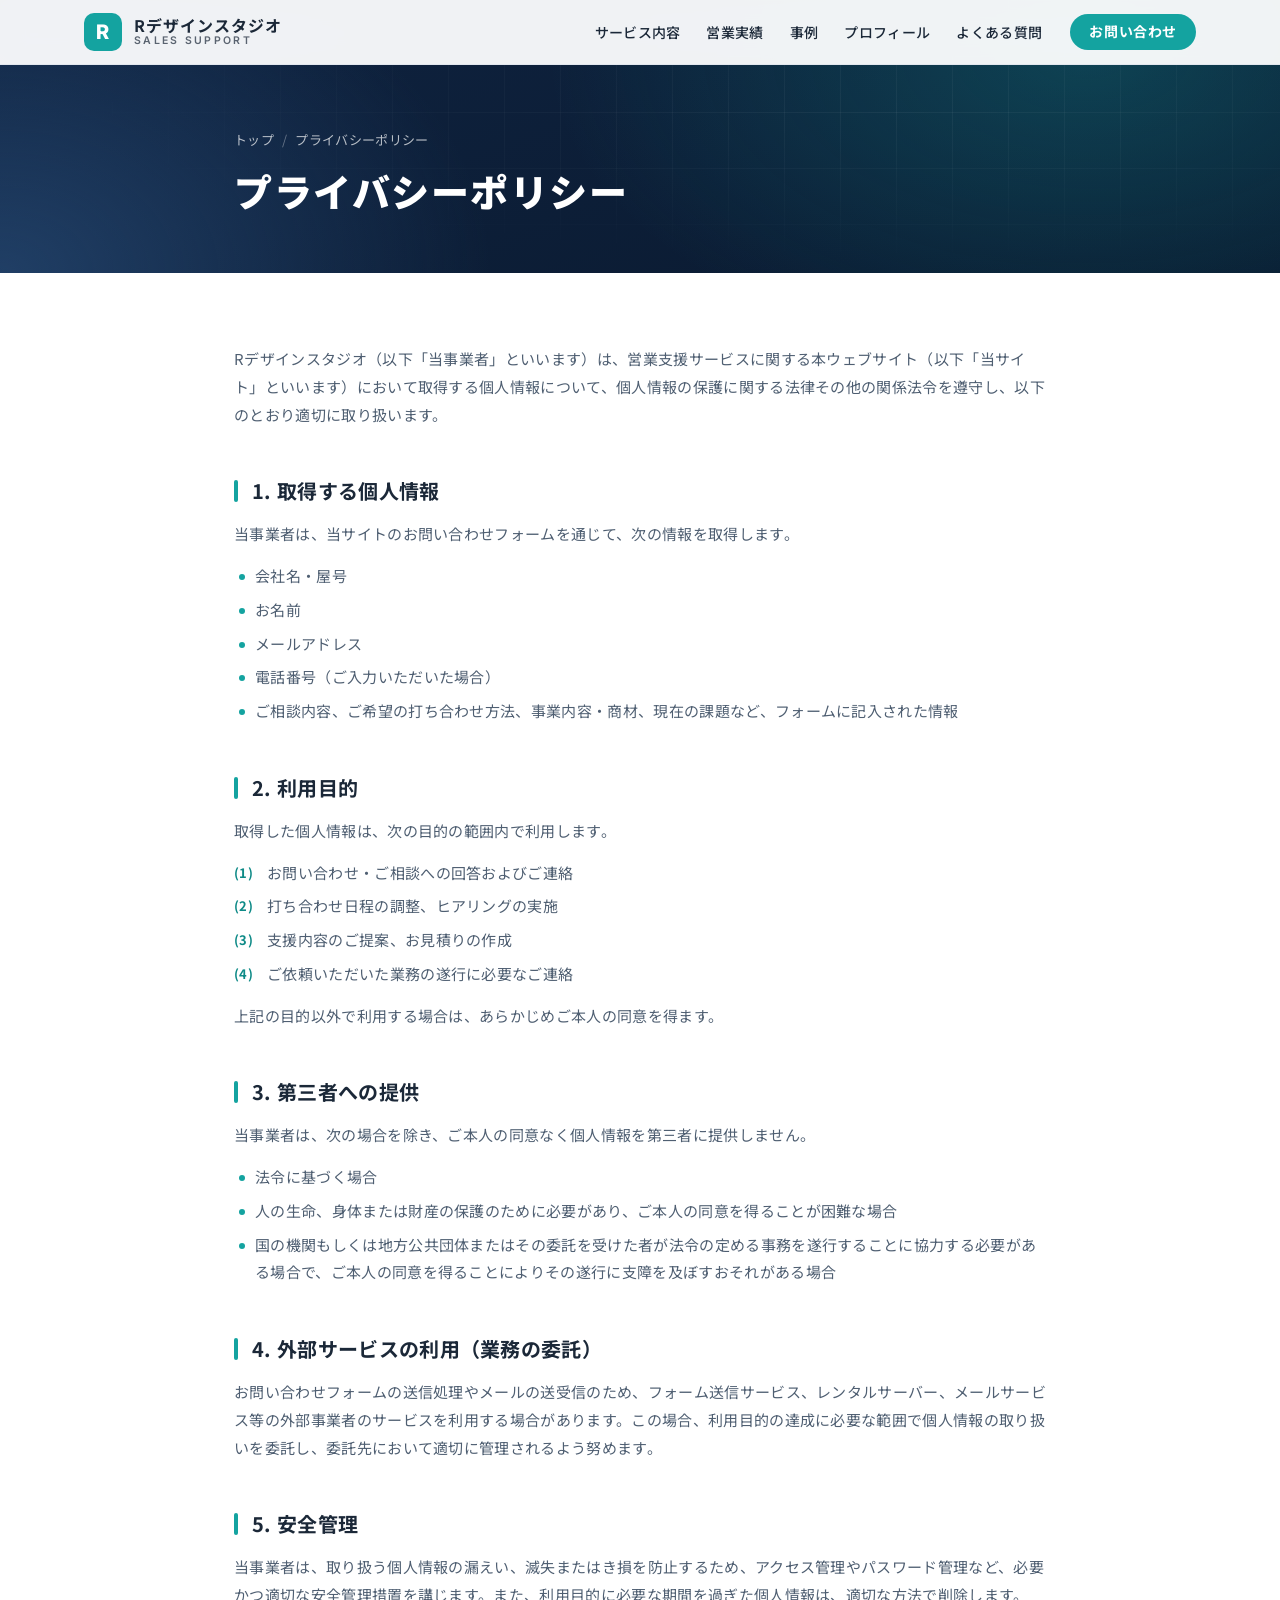
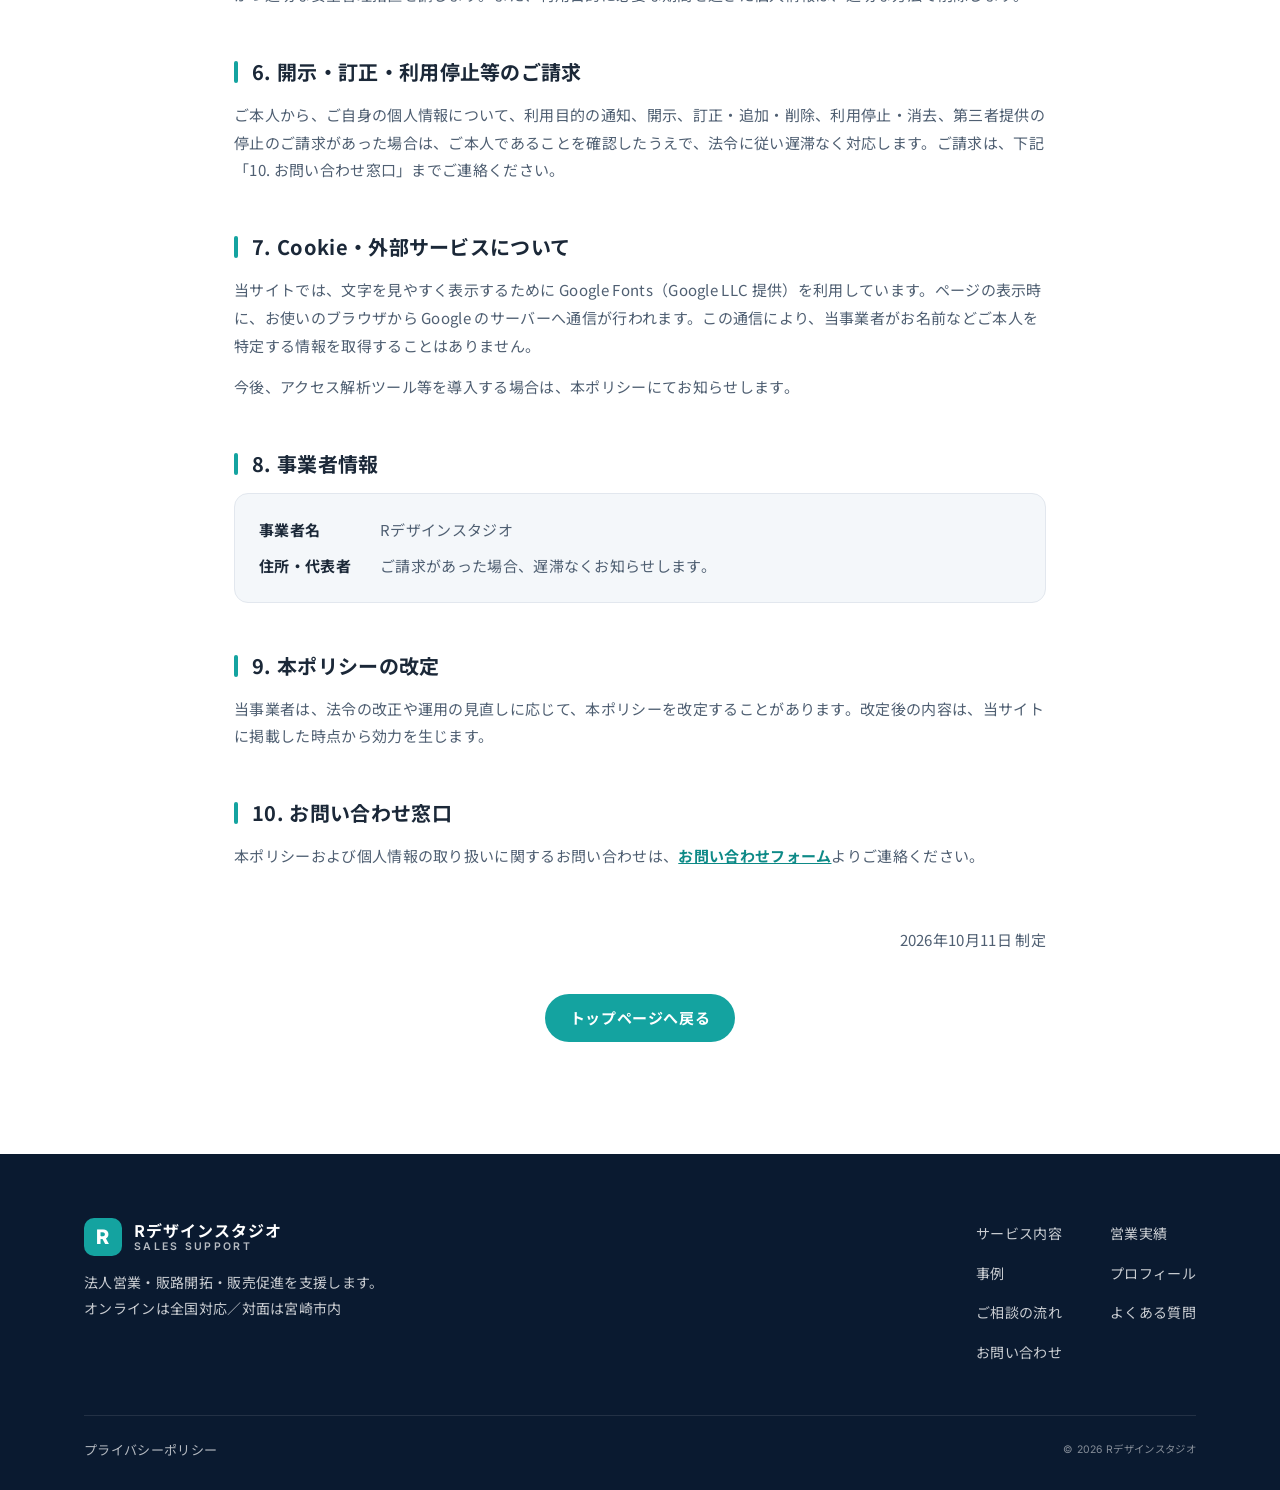
==== privacy.html @ bc00c1c8 "プロフィール写真・対応エリア・プライバシーポリシーを反映 - プロフィール写真を追加し、営業スタイル欄を写真中心のレイアウトに変更   （WebP/JPEG、800px・1400px の2サイズを s" ====
<!doctype html>
<html lang="ja">
<head>
  <meta charset="utf-8">
  <meta name="viewport" content="width=device-width, initial-scale=1">
  <title>プライバシーポリシー｜Rデザインスタジオ 営業支援</title>
  <meta name="description" content="Rデザインスタジオ 営業支援サイトにおける個人情報の取り扱いについて。">
  <meta name="theme-color" content="#0f2340">
  <link rel="icon" href="data:image/svg+xml,%3Csvg xmlns='http://www.w3.org/2000/svg' viewBox='0 0 64 64'%3E%3Crect width='64' height='64' rx='14' fill='%230f2340'/%3E%3Ctext x='32' y='44' font-family='Arial' font-weight='700' font-size='34' text-anchor='middle' fill='%2314a3a0'%3ER%3C/text%3E%3C/svg%3E">
  <link rel="preconnect" href="https://fonts.googleapis.com">
  <link rel="preconnect" href="https://fonts.gstatic.com" crossorigin>
  <link href="https://fonts.googleapis.com/css2?family=Inter:wght@500;600;700;800&family=Noto+Sans+JP:wght@400;500;700;900&display=swap" rel="stylesheet">
  <link rel="stylesheet" href="assets/css/style.css">
  <script>document.documentElement.classList.add('js');</script>
</head>
<body>
  <a class="skip-link" href="#main">本文へスキップ</a>

  <header class="site-header site-header--solid" id="top">
    <div class="container header-inner">
      <a class="brand" href="index.html" aria-label="Rデザインスタジオ 営業支援 トップへ">
        <span class="brand-mark" aria-hidden="true">R</span>
        <span class="brand-text">
          <span class="brand-name">Rデザインスタジオ</span>
          <span class="brand-sub">SALES SUPPORT</span>
        </span>
      </a>

      <nav class="global-nav" id="global-nav" aria-label="メインメニュー">
        <ul>
          <li><a href="index.html#services">サービス内容</a></li>
          <li><a href="index.html#results">営業実績</a></li>
          <li><a href="index.html#cases">事例</a></li>
          <li><a href="index.html#profile">プロフィール</a></li>
          <li><a href="index.html#faq">よくある質問</a></li>
        </ul>
        <a class="btn btn-primary btn-sm nav-cta" href="index.html#contact">お問い合わせ</a>
      </nav>

      <button class="nav-toggle" type="button" aria-controls="global-nav" aria-expanded="false">
        <span class="nav-toggle-bar" aria-hidden="true"></span>
        <span class="visually-hidden">メニューを開く</span>
      </button>
    </div>
  </header>

  <main id="main">
    <div class="page-hero">
      <div class="hero-bg" aria-hidden="true"></div>
      <div class="container container-narrow">
        <ol class="breadcrumb" aria-label="現在地">
          <li><a href="index.html">トップ</a></li>
          <li aria-current="page">プライバシーポリシー</li>
        </ol>
        <h1 class="page-title">プライバシーポリシー</h1>
      </div>
    </div>

    <article class="policy">
      <div class="container container-narrow">
        <p class="policy-intro">
          Rデザインスタジオ（以下「当事業者」といいます）は、営業支援サービスに関する本ウェブサイト（以下「当サイト」といいます）において取得する個人情報について、個人情報の保護に関する法律その他の関係法令を遵守し、以下のとおり適切に取り扱います。
        </p>

        <section aria-labelledby="p1">
          <h2 id="p1">1. 取得する個人情報</h2>
          <p>当事業者は、当サイトのお問い合わせフォームを通じて、次の情報を取得します。</p>
          <ul>
            <li>会社名・屋号</li>
            <li>お名前</li>
            <li>メールアドレス</li>
            <li>電話番号（ご入力いただいた場合）</li>
            <li>ご相談内容、ご希望の打ち合わせ方法、事業内容・商材、現在の課題など、フォームに記入された情報</li>
          </ul>
        </section>

        <section aria-labelledby="p2">
          <h2 id="p2">2. 利用目的</h2>
          <p>取得した個人情報は、次の目的の範囲内で利用します。</p>
          <ol>
            <li>お問い合わせ・ご相談への回答およびご連絡</li>
            <li>打ち合わせ日程の調整、ヒアリングの実施</li>
            <li>支援内容のご提案、お見積りの作成</li>
            <li>ご依頼いただいた業務の遂行に必要なご連絡</li>
          </ol>
          <p>上記の目的以外で利用する場合は、あらかじめご本人の同意を得ます。</p>
        </section>

        <section aria-labelledby="p3">
          <h2 id="p3">3. 第三者への提供</h2>
          <p>当事業者は、次の場合を除き、ご本人の同意なく個人情報を第三者に提供しません。</p>
          <ul>
            <li>法令に基づく場合</li>
            <li>人の生命、身体または財産の保護のために必要があり、ご本人の同意を得ることが困難な場合</li>
            <li>国の機関もしくは地方公共団体またはその委託を受けた者が法令の定める事務を遂行することに協力する必要がある場合で、ご本人の同意を得ることによりその遂行に支障を及ぼすおそれがある場合</li>
          </ul>
        </section>

        <section aria-labelledby="p4">
          <h2 id="p4">4. 外部サービスの利用（業務の委託）</h2>
          <p>お問い合わせフォームの送信処理やメールの送受信のため、フォーム送信サービス、レンタルサーバー、メールサービス等の外部事業者のサービスを利用する場合があります。この場合、利用目的の達成に必要な範囲で個人情報の取り扱いを委託し、委託先において適切に管理されるよう努めます。</p>
        </section>

        <section aria-labelledby="p5">
          <h2 id="p5">5. 安全管理</h2>
          <p>当事業者は、取り扱う個人情報の漏えい、滅失またはき損を防止するため、アクセス管理やパスワード管理など、必要かつ適切な安全管理措置を講じます。また、利用目的に必要な期間を過ぎた個人情報は、適切な方法で削除します。</p>
        </section>

        <section aria-labelledby="p6">
          <h2 id="p6">6. 開示・訂正・利用停止等のご請求</h2>
          <p>ご本人から、ご自身の個人情報について、利用目的の通知、開示、訂正・追加・削除、利用停止・消去、第三者提供の停止のご請求があった場合は、ご本人であることを確認したうえで、法令に従い遅滞なく対応します。ご請求は、下記「10. お問い合わせ窓口」までご連絡ください。</p>
        </section>

        <section aria-labelledby="p7">
          <h2 id="p7">7. Cookie・外部サービスについて</h2>
          <p>当サイトでは、文字を見やすく表示するために Google Fonts（Google LLC 提供）を利用しています。ページの表示時に、お使いのブラウザから Google のサーバーへ通信が行われます。この通信により、当事業者がお名前などご本人を特定する情報を取得することはありません。</p>
          <p>今後、アクセス解析ツール等を導入する場合は、本ポリシーにてお知らせします。</p>
        </section>

        <section aria-labelledby="p8">
          <h2 id="p8">8. 事業者情報</h2>
          <div class="policy-box">
            <dl>
              <dt>事業者名</dt>
              <dd>Rデザインスタジオ</dd>
              <dt>住所・代表者</dt>
              <dd>ご請求があった場合、遅滞なくお知らせします。</dd>
            </dl>
          </div>
        </section>

        <section aria-labelledby="p9">
          <h2 id="p9">9. 本ポリシーの改定</h2>
          <p>当事業者は、法令の改正や運用の見直しに応じて、本ポリシーを改定することがあります。改定後の内容は、当サイトに掲載した時点から効力を生じます。</p>
        </section>

        <section aria-labelledby="p10">
          <h2 id="p10">10. お問い合わせ窓口</h2>
          <p>本ポリシーおよび個人情報の取り扱いに関するお問い合わせは、<a href="index.html#contact">お問い合わせフォーム</a>よりご連絡ください。</p>
        </section>

        <p class="policy-date">2026年10月11日 制定</p>

        <div class="policy-back">
          <a class="btn btn-primary" href="index.html">トップページへ戻る</a>
        </div>
      </div>
    </article>
  </main>

  <footer class="site-footer site-footer--sub">
    <div class="container footer-inner">
      <div class="footer-brand">
        <a class="brand brand-light" href="index.html">
          <span class="brand-mark" aria-hidden="true">R</span>
          <span class="brand-text">
            <span class="brand-name">Rデザインスタジオ</span>
            <span class="brand-sub">SALES SUPPORT</span>
          </span>
        </a>
        <p>法人営業・販路開拓・販売促進を支援します。<br>オンラインは全国対応／対面は宮崎市内</p>
      </div>
      <nav class="footer-nav" aria-label="フッターメニュー">
        <ul>
          <li><a href="index.html#services">サービス内容</a></li>
          <li><a href="index.html#results">営業実績</a></li>
          <li><a href="index.html#cases">事例</a></li>
          <li><a href="index.html#profile">プロフィール</a></li>
          <li><a href="index.html#flow">ご相談の流れ</a></li>
          <li><a href="index.html#faq">よくある質問</a></li>
          <li><a href="index.html#contact">お問い合わせ</a></li>
        </ul>
      </nav>
    </div>
    <div class="container">
      <div class="footer-bottom">
        <a href="privacy.html" aria-current="page">プライバシーポリシー</a>
        <small>&copy; <span id="year">2026</span> Rデザインスタジオ</small>
      </div>
    </div>
  </footer>

  <script src="assets/js/main.js" defer></script>
</body>
</html>
---- assets/css/style.css ----
/* =========================================================
   Rデザインスタジオ 営業支援 — style.css
   ネイビー × 白 × 青緑（アクセント）の BtoB デザイン
   ========================================================= */

:root {
  --navy-900: #0a1a30;
  --navy-800: #0f2340;
  --navy-700: #16304f;
  --navy-600: #22426a;
  --teal-500: #14a3a0;
  --teal-600: #0e8a87;
  --teal-100: #e3f5f4;
  --ink: #1b2838;
  --ink-soft: #4f5f72;
  --ink-mute: #7a8898;
  --line: #e2e7ee;
  --bg: #ffffff;
  --bg-soft: #f4f7fa;
  --danger: #c8372d;

  --font-ja: "Noto Sans JP", "Hiragino Sans", "Hiragino Kaku Gothic ProN", "Yu Gothic", Meiryo, sans-serif;
  --font-en: "Inter", "Noto Sans JP", sans-serif;

  --radius-sm: 8px;
  --radius: 14px;
  --radius-lg: 22px;
  --shadow-sm: 0 1px 2px rgba(15, 35, 64, .06), 0 2px 8px rgba(15, 35, 64, .05);
  --shadow: 0 10px 30px -12px rgba(15, 35, 64, .22);
  --shadow-lg: 0 30px 60px -24px rgba(10, 26, 48, .45);

  --header-h: 72px;
  --gutter: 24px;
  --ease: cubic-bezier(.22, .61, .36, 1);
}

/* ---------- Base ---------- */
*, *::before, *::after { box-sizing: border-box; }
html { scroll-behavior: smooth; -webkit-text-size-adjust: 100%; }
body {
  margin: 0;
  font-family: var(--font-ja);
  font-size: 16px;
  line-height: 1.85;
  color: var(--ink);
  background: var(--bg);
  letter-spacing: .02em;
  -webkit-font-smoothing: antialiased;
  overflow-x: hidden;
}
img { max-width: 100%; height: auto; display: block; }
a { color: inherit; }
h1, h2, h3, p, ul, ol, dl, dd, figure { margin: 0; }
ul, ol { padding: 0; list-style: none; }
button, input, textarea { font: inherit; color: inherit; }
[id] { scroll-margin-top: calc(var(--header-h) + 8px); }

.container { width: 100%; max-width: 1160px; margin: 0 auto; padding: 0 var(--gutter); }
.container-narrow { max-width: 860px; }
.visually-hidden {
  position: absolute !important; width: 1px; height: 1px; overflow: hidden;
  clip: rect(0 0 0 0); white-space: nowrap; border: 0; padding: 0; margin: -1px;
}
.skip-link {
  position: absolute; left: 12px; top: -60px; z-index: 200;
  background: var(--navy-800); color: #fff; padding: 10px 16px; border-radius: var(--radius-sm);
  text-decoration: none; transition: top .2s;
}
.skip-link:focus { top: 12px; }
:focus-visible { outline: 3px solid var(--teal-500); outline-offset: 3px; }

.icon {
  width: 1.25em; height: 1.25em; flex-shrink: 0;
  fill: none; stroke: currentColor; stroke-width: 1.8; stroke-linecap: round; stroke-linejoin: round;
}

/* ---------- Buttons ---------- */
.btn {
  --btn-bg: var(--navy-800); --btn-fg: #fff; --btn-bd: transparent;
  display: inline-flex; align-items: center; justify-content: center; gap: .6em;
  padding: .85em 1.6em; border-radius: 999px;
  background: var(--btn-bg); color: var(--btn-fg); border: 1.5px solid var(--btn-bd);
  font-weight: 700; font-size: 15px; letter-spacing: .04em; line-height: 1.4;
  text-decoration: none; cursor: pointer;
  transition: transform .25s var(--ease), box-shadow .25s var(--ease), background-color .25s, color .25s, border-color .25s;
}
.btn .icon { transition: transform .25s var(--ease); }
.btn:hover { transform: translateY(-2px); box-shadow: var(--shadow); }
.btn:hover .icon { transform: translateX(3px); }
.btn:active { transform: translateY(0); }
.btn-primary { --btn-bg: var(--teal-500); }
.btn-primary:hover { --btn-bg: var(--teal-600); }
.btn-accent { --btn-bg: #fff; --btn-fg: var(--navy-800); }
.btn-accent:hover { --btn-bg: var(--teal-100); }
.btn-ghost { --btn-bg: transparent; --btn-fg: #fff; --btn-bd: rgba(255, 255, 255, .45); }
.btn-ghost:hover { --btn-bd: #fff; --btn-bg: rgba(255, 255, 255, .08); box-shadow: none; }
.btn-sm { padding: .55em 1.3em; font-size: 14px; }
.btn-lg { padding: 1em 2em; font-size: 16px; }
.btn-block { width: 100%; }

/* ---------- Header ---------- */
.site-header {
  position: fixed; inset: 0 0 auto; z-index: 100; height: var(--header-h);
  color: #fff;
  transition: background-color .3s, box-shadow .3s, color .3s, height .3s;
}
.site-header.is-scrolled, .site-header--solid {
  background: rgba(255, 255, 255, .94);
  -webkit-backdrop-filter: saturate(160%) blur(12px);
  backdrop-filter: saturate(160%) blur(12px);
  box-shadow: 0 1px 0 var(--line);
  color: var(--ink);
  --header-h: 64px;
}
.header-inner { height: 100%; display: flex; align-items: center; justify-content: space-between; gap: 24px; }

.brand { display: inline-flex; align-items: center; gap: 12px; text-decoration: none; }
.brand-mark {
  display: grid; place-items: center; width: 38px; height: 38px; border-radius: 10px;
  background: var(--teal-500); color: #fff;
  font-family: var(--font-en); font-weight: 800; font-size: 20px; line-height: 1;
}
.brand-text { display: flex; flex-direction: column; line-height: 1.2; }
.brand-name { font-weight: 700; font-size: 16px; letter-spacing: .06em; }
.brand-sub { font-family: var(--font-en); font-size: 10.5px; font-weight: 600; letter-spacing: .22em; opacity: .7; }

.global-nav { display: flex; align-items: center; gap: 28px; }
.global-nav ul { display: flex; gap: 26px; }
.global-nav ul a {
  position: relative; text-decoration: none; font-size: 14px; font-weight: 500; padding: 6px 0;
}
.global-nav ul a::after {
  content: ""; position: absolute; left: 0; right: 0; bottom: 0; height: 2px;
  background: var(--teal-500); transform: scaleX(0); transform-origin: left;
  transition: transform .3s var(--ease);
}
.global-nav ul a:hover::after, .global-nav ul a.is-current::after { transform: scaleX(1); }

.nav-toggle {
  display: none; position: relative; width: 44px; height: 44px; border: 0; background: transparent;
  cursor: pointer; color: inherit; border-radius: 10px;
}
.nav-toggle-bar, .nav-toggle-bar::before, .nav-toggle-bar::after {
  position: absolute; left: 11px; width: 22px; height: 2px; border-radius: 2px; background: currentColor;
  transition: transform .3s var(--ease), opacity .2s, top .3s var(--ease);
}
.nav-toggle-bar { top: 21px; }
.nav-toggle-bar::before, .nav-toggle-bar::after { content: ""; left: 0; }
.nav-toggle-bar::before { top: -7px; }
.nav-toggle-bar::after { top: 7px; }
.nav-toggle[aria-expanded="true"] .nav-toggle-bar { background: transparent; }
.nav-toggle[aria-expanded="true"] .nav-toggle-bar::before { top: 0; transform: rotate(45deg); }
.nav-toggle[aria-expanded="true"] .nav-toggle-bar::after { top: 0; transform: rotate(-45deg); }

/* ---------- Hero ---------- */
.hero {
  position: relative; overflow: hidden; isolation: isolate;
  background: var(--navy-800); color: #fff;
  padding: calc(var(--header-h) + 72px) 0 112px;
}
.hero-bg {
  position: absolute; inset: 0; z-index: -1;
  background:
    radial-gradient(900px 520px at 85% 20%, rgba(20, 163, 160, .28), transparent 60%),
    radial-gradient(700px 500px at 0% 100%, rgba(34, 66, 106, .9), transparent 70%),
    linear-gradient(160deg, var(--navy-800) 0%, var(--navy-900) 100%);
}
.hero-bg::before {
  content: ""; position: absolute; inset: 0;
  background-image:
    linear-gradient(rgba(255, 255, 255, .05) 1px, transparent 1px),
    linear-gradient(90deg, rgba(255, 255, 255, .05) 1px, transparent 1px);
  background-size: 56px 56px;
  -webkit-mask-image: radial-gradient(ellipse at 70% 40%, #000 0%, transparent 70%);
  mask-image: radial-gradient(ellipse at 70% 40%, #000 0%, transparent 70%);
}
.hero-bg::after {
  content: ""; position: absolute; right: -120px; bottom: -160px; width: 520px; height: 520px;
  border-radius: 50%; border: 1px solid rgba(20, 163, 160, .35);
  box-shadow: 0 0 0 60px rgba(20, 163, 160, .04), 0 0 0 140px rgba(20, 163, 160, .03);
  animation: float 14s ease-in-out infinite;
}
@keyframes float { 50% { transform: translate(-20px, -24px); } }

.hero-inner { display: grid; grid-template-columns: 1.25fr .9fr; gap: 56px; align-items: center; }
.hero-eyebrow {
  display: inline-flex; align-items: center; gap: 10px;
  padding: 6px 16px 6px 12px; border-radius: 999px;
  background: rgba(255, 255, 255, .08); border: 1px solid rgba(255, 255, 255, .14);
  font-size: 13.5px; font-weight: 500; letter-spacing: .06em;
}
.hero-eyebrow .dot {
  width: 8px; height: 8px; border-radius: 50%; background: var(--teal-500);
  box-shadow: 0 0 0 4px rgba(20, 163, 160, .25);
}
.hero-title {
  margin-top: 26px;
  font-size: clamp(30px, 3.5vw, 46px); font-weight: 900; line-height: 1.45; letter-spacing: .03em;
}
.hero-title .nw { display: inline-block; }
.hero-title .accent {
  color: var(--teal-500);
  background: linear-gradient(transparent 72%, rgba(20, 163, 160, .25) 72%);
}
.hero-lead { margin-top: 24px; max-width: 34em; color: rgba(255, 255, 255, .82); font-size: 16px; }
.hero-actions { margin-top: 36px; display: flex; flex-wrap: wrap; gap: 14px; }
.hero-tags { margin-top: 36px; display: flex; flex-wrap: wrap; gap: 8px 10px; }
.hero-tags li {
  font-size: 13px; padding: 4px 12px; border-radius: 6px;
  color: rgba(255, 255, 255, .78); background: rgba(255, 255, 255, .06);
}

.hero-card {
  position: relative;
  background: #fff; color: var(--ink);
  border-radius: var(--radius-lg); padding: 36px 34px 30px;
  box-shadow: var(--shadow-lg);
}
.hero-card::before {
  content: ""; position: absolute; left: 34px; right: 34px; top: 0; height: 4px;
  border-radius: 0 0 4px 4px; background: linear-gradient(90deg, var(--teal-500), var(--navy-600));
}
.hero-card-label { font-size: 13px; font-weight: 700; color: var(--teal-600); letter-spacing: .1em; }
.hero-card-sub { margin-top: 4px; font-size: 14px; color: var(--ink-soft); }
.hero-card-list { margin-top: 22px; padding-top: 20px; border-top: 1px solid var(--line); display: grid; gap: 10px; }
.hero-card-list li { display: flex; align-items: center; gap: 10px; font-size: 14.5px; font-weight: 500; }
.hero-card-list .icon { color: var(--teal-500); stroke-width: 2.4; }
.hero-card-note { margin-top: 18px; font-size: 12px; color: var(--ink-mute); }

/* KPI numerals */
.kpi { display: flex; align-items: baseline; flex-wrap: wrap; gap: 4px; margin-top: 10px; color: var(--navy-800); line-height: 1.1; }
.kpi-num {
  font-family: var(--font-en); font-weight: 800; letter-spacing: -.02em;
  font-size: clamp(56px, 6vw, 76px); font-variant-numeric: tabular-nums;
}
.kpi-unit { font-size: 20px; font-weight: 700; margin-left: 4px; }
.kpi-pre { font-size: 15px; font-weight: 700; margin-right: 10px; color: var(--ink-soft); }

/* ---------- Sections ---------- */
.section { padding: 112px 0; }
.section-head { max-width: 760px; margin-bottom: 56px; }
.section-label {
  display: inline-flex; align-items: center; gap: 12px;
  font-family: var(--font-en); font-size: 13px; font-weight: 700; letter-spacing: .24em;
  color: var(--teal-600);
}
.section-label span {
  display: inline-grid; place-items: center; min-width: 34px; height: 24px; padding: 0 8px; border-radius: 6px;
  background: var(--teal-100); color: var(--teal-600); letter-spacing: .04em; font-size: 12px;
}
.section-title {
  margin-top: 14px;
  font-size: clamp(26px, 3.2vw, 38px); font-weight: 900; line-height: 1.45; letter-spacing: .04em;
}
.section-desc { margin-top: 18px; color: var(--ink-soft); }
.section-head-light .section-label { color: var(--teal-500); }
.section-head-light .section-label span { background: rgba(20, 163, 160, .16); color: #6fd6d3; }
.section-head-light .section-desc { color: rgba(255, 255, 255, .72); }

/* ---------- Problems ---------- */
.problems { background: var(--bg-soft); }
.problem-grid { display: grid; grid-template-columns: repeat(4, 1fr); gap: 20px; }
.problem-card {
  background: #fff; border-radius: var(--radius); padding: 30px 26px;
  border: 1px solid var(--line); box-shadow: var(--shadow-sm);
}
.problem-icon {
  display: grid; place-items: center; width: 52px; height: 52px; border-radius: 14px;
  background: var(--navy-800); color: #fff; font-size: 22px;
}
.problem-card h3 { margin-top: 20px; font-size: 17.5px; font-weight: 700; line-height: 1.55; }
.problem-card p { margin-top: 10px; font-size: 14.5px; color: var(--ink-soft); line-height: 1.8; }
.problems-bridge {
  margin-top: 56px; text-align: center; font-size: clamp(17px, 2vw, 22px); font-weight: 700; line-height: 1.7;
}
.problems-bridge strong {
  color: var(--teal-600);
  background: linear-gradient(transparent 70%, var(--teal-100) 70%);
}

/* ---------- Services ---------- */
.service-grid { display: grid; grid-template-columns: repeat(4, 1fr); gap: 22px; }
.service-card {
  position: relative; overflow: hidden;
  padding: 34px 28px 30px; border-radius: var(--radius);
  background: #fff; border: 1px solid var(--line);
  transition: transform .35s var(--ease), box-shadow .35s var(--ease), border-color .35s;
}
.service-card::after {
  content: ""; position: absolute; left: 0; right: 0; bottom: 0; height: 3px;
  background: var(--teal-500); transform: scaleX(0); transform-origin: left; transition: transform .45s var(--ease);
}
.service-card:hover { transform: translateY(-6px); box-shadow: var(--shadow); border-color: transparent; }
.service-card:hover::after { transform: scaleX(1); }
.service-num {
  position: absolute; right: 22px; top: 16px;
  font-family: var(--font-en); font-size: 44px; font-weight: 800; color: var(--bg-soft); line-height: 1;
}
.service-icon {
  position: relative; display: grid; place-items: center; width: 54px; height: 54px; border-radius: 50%;
  background: var(--teal-100); color: var(--teal-600); font-size: 24px;
}
.service-card h3 { position: relative; margin-top: 22px; font-size: 18.5px; font-weight: 700; line-height: 1.5; }
.service-card > p { margin-top: 12px; font-size: 14.5px; color: var(--ink-soft); line-height: 1.8; }
.service-points { margin-top: 20px; padding-top: 18px; border-top: 1px dashed var(--line); display: grid; gap: 8px; }
.service-points li { position: relative; padding-left: 18px; font-size: 13.5px; line-height: 1.6; }
.service-points li::before {
  content: ""; position: absolute; left: 0; top: .55em; width: 7px; height: 7px; border-radius: 2px; background: var(--teal-500);
}

/* ---------- Results ---------- */
.results {
  position: relative; color: #fff; overflow: hidden;
  background: linear-gradient(180deg, var(--navy-800), var(--navy-900));
}
.results::before {
  content: ""; position: absolute; inset: 0; pointer-events: none;
  background: radial-gradient(800px 400px at 10% 0%, rgba(20, 163, 160, .18), transparent 60%);
}
.results .container { position: relative; }
.results-grid { display: grid; grid-template-columns: 1.1fr 1fr; gap: 24px; }
.result-panel { border-radius: var(--radius-lg); padding: 40px 38px; }
.result-main { display: flex; flex-direction: column; background: #fff; color: var(--ink); box-shadow: var(--shadow-lg); }
.result-main .result-kpi { flex: 1; display: flex; flex-direction: column; justify-content: center; }
.result-sub { background: rgba(255, 255, 255, .05); border: 1px solid rgba(255, 255, 255, .12); }
.result-era {
  display: flex; align-items: baseline; flex-wrap: wrap; gap: 4px 14px;
  font-size: 20px; font-weight: 900; letter-spacing: .06em;
}
.result-era span { font-size: 14px; font-weight: 500; opacity: .7; letter-spacing: .04em; }
.result-main .result-era { color: var(--navy-800); }
.result-kpi { margin-top: 24px; padding: 28px 28px 22px; border-radius: var(--radius); background: var(--bg-soft); }
.result-kpi-label { font-size: 14px; font-weight: 700; color: var(--teal-600); letter-spacing: .08em; }
.kpi-xl .kpi-num { font-size: clamp(64px, 7.4vw, 96px); }
.kpi-xl .kpi-unit { font-size: 24px; }
.kpi-meter { margin-top: 14px; height: 6px; border-radius: 6px; background: var(--line); overflow: hidden; }
.kpi-meter span {
  display: block; height: 100%; width: 100%; border-radius: inherit;
  background: linear-gradient(90deg, var(--navy-600), var(--teal-500));
  transform: scaleX(0); transform-origin: left; transition: transform 1.8s var(--ease) .2s;
}
.is-visible .kpi-meter span { transform: scaleX(1); }
.result-note { margin-top: 12px; font-size: 12.5px; color: var(--ink-mute); line-height: 1.7; }
.result-sub .result-note { color: rgba(255, 255, 255, .6); }

.result-activities { margin-top: 26px; display: grid; grid-template-columns: 1fr 1fr; gap: 14px; }
.result-activities li { display: flex; gap: 12px; align-items: flex-start; font-size: 13.5px; line-height: 1.6; color: var(--ink-soft); }
.result-activities strong { display: block; font-size: 15px; color: var(--ink); margin-bottom: 2px; }
.ra-icon {
  display: grid; place-items: center; width: 38px; height: 38px; flex-shrink: 0; border-radius: 10px;
  background: var(--navy-800); color: #fff; font-size: 18px;
}

.result-block { margin-top: 26px; padding-top: 24px; border-top: 1px solid rgba(255, 255, 255, .12); }
.result-block:first-of-type { border-top: 0; padding-top: 0; }
.result-block-title { display: flex; align-items: center; flex-wrap: wrap; gap: 10px; font-size: 15.5px; font-weight: 700; }
.chip {
  display: inline-block; font-size: 11.5px; font-weight: 700; letter-spacing: .06em;
  padding: 2px 10px; border-radius: 999px; background: var(--teal-500); color: #fff;
}
.kpi-md { color: #fff; margin-top: 12px; }
.kpi-md .kpi-num { font-size: clamp(52px, 5.2vw, 68px); }
.kpi-md .kpi-pre { color: rgba(255, 255, 255, .75); }
.split-bar { display: flex; gap: 4px; margin-top: 14px; height: 34px; }
.split {
  position: relative; display: flex; align-items: center; padding: 0 12px;
  width: var(--w); border-radius: 6px; overflow: hidden; white-space: nowrap;
  font-size: 12.5px; font-weight: 700;
  transform: scaleX(0); transform-origin: left; transition: transform 1s var(--ease);
}
.split em { font-style: normal; opacity: 0; transition: opacity .4s .9s; }
.split-a { background: var(--teal-500); }
.split-b { background: rgba(20, 163, 160, .45); transition-delay: .35s; }
.is-visible .split { transform: scaleX(1); }
.is-visible .split em { opacity: 1; }
.is-visible .split-b em { transition-delay: 1.25s; }

.result-facts { margin-top: 14px; display: grid; gap: 10px; }
.result-facts li {
  display: flex; justify-content: space-between; align-items: center; gap: 12px; flex-wrap: wrap;
  padding: 12px 16px; border-radius: 10px; background: rgba(255, 255, 255, .06);
}
.result-facts strong { font-size: 16px; }
.result-facts span { font-size: 13px; color: #8ee0dd; font-weight: 700; }
.result-text { margin-top: 10px; font-size: 14px; color: rgba(255, 255, 255, .78); }

.stage-legend {
  margin-top: 28px; padding: 22px 28px; border-radius: var(--radius);
  border: 1px dashed rgba(255, 255, 255, .22);
  display: grid; grid-template-columns: auto 1fr; gap: 10px 28px; align-items: center;
}
.stage-legend-title { display: flex; align-items: center; gap: 8px; font-size: 14px; font-weight: 700; color: #8ee0dd; }
.stage-steps { display: flex; flex-wrap: wrap; gap: 6px; counter-reset: stage; }
.stage-steps li {
  position: relative; font-size: 13px; padding: 4px 14px 4px 12px; border-radius: 6px;
  background: rgba(255, 255, 255, .08);
}
.stage-steps li:not(:last-child)::after {
  content: "→"; margin-left: 10px; color: rgba(255, 255, 255, .45);
}
.stage-legend-text { grid-column: 1 / -1; font-size: 12.5px; color: rgba(255, 255, 255, .62); }

/* ---------- Cases ---------- */
.cases { background: var(--bg-soft); }
.case-grid { display: grid; grid-template-columns: repeat(2, 1fr); gap: 22px; }
.case-card {
  display: flex; flex-direction: column;
  background: #fff; border-radius: var(--radius); padding: 32px 32px 26px;
  border: 1px solid var(--line); box-shadow: var(--shadow-sm);
  transition: transform .35s var(--ease), box-shadow .35s var(--ease);
}
.case-card:hover { transform: translateY(-4px); box-shadow: var(--shadow); }
.case-top { display: flex; align-items: center; justify-content: space-between; gap: 12px; }
.case-cat {
  font-size: 12px; font-weight: 700; letter-spacing: .08em; padding: 4px 12px; border-radius: 6px;
  background: var(--navy-800); color: #fff;
}
.case-era { font-size: 12px; font-weight: 700; color: var(--ink-mute); letter-spacing: .06em; }
.case-card h3 { margin-top: 18px; font-size: 19px; font-weight: 700; line-height: 1.5; }
.case-dl { margin-top: 16px; display: grid; gap: 10px; flex: 1; }
.case-dl > div { display: grid; grid-template-columns: 52px 1fr; gap: 12px; font-size: 14.5px; line-height: 1.75; }
.case-dl dt {
  align-self: start; text-align: center; font-size: 12px; font-weight: 700; padding: 2px 0; margin-top: 3px;
  border-radius: 4px; background: var(--teal-100); color: var(--teal-600);
}
.case-dl dd { color: var(--ink-soft); }
.case-dl strong { color: var(--navy-800); }
.case-link {
  margin-top: 20px; padding-top: 16px; border-top: 1px solid var(--line);
  font-size: 13px; font-weight: 500; color: var(--teal-600);
}

/* ---------- Profile ---------- */
.profile-layout { display: grid; grid-template-columns: 1.05fr 1fr; gap: 64px; align-items: center; }
.profile-photo { position: relative; isolation: isolate; margin-bottom: 24px; }
.profile-photo picture { display: block; border-radius: var(--radius-lg); overflow: hidden; box-shadow: var(--shadow); }
.profile-photo img { width: 100%; aspect-ratio: 4 / 3; object-fit: cover; object-position: 68% 40%; }
.profile-photo::before {
  content: ""; position: absolute; z-index: -1; right: -18px; top: -18px; width: 45%; height: 55%;
  border-radius: var(--radius-lg); background: var(--teal-100);
}
.profile-badge {
  position: absolute; left: 24px; bottom: -24px;
  display: flex; align-items: center; gap: 12px;
  padding: 14px 20px; border-radius: 12px; background: #fff; box-shadow: var(--shadow);
  font-size: 14px; font-weight: 700; color: var(--navy-800); line-height: 1.5;
}
.profile-badge .nw { display: inline-block; }
.profile-badge-label {
  font-family: var(--font-en); font-size: 11px; font-weight: 800; letter-spacing: .14em;
  padding: 3px 8px; border-radius: 4px; background: var(--navy-800); color: #fff;
}
.profile-name { font-size: 20px; font-weight: 900; letter-spacing: .06em; }
.profile-name span { margin-left: 10px; font-size: 13px; font-weight: 700; color: var(--teal-600); }
.profile-lead { margin-top: 14px; color: var(--ink-soft); font-size: 15px; }
.timeline { margin-top: 24px; display: grid; gap: 0; border-left: 2px solid var(--line); margin-left: 6px; }
.timeline li { position: relative; padding: 0 0 20px 22px; }
.timeline li:last-child { padding-bottom: 0; }
.timeline li::before {
  content: ""; position: absolute; left: -7px; top: 6px; width: 12px; height: 12px; border-radius: 50%;
  background: #fff; border: 3px solid var(--teal-500);
}
.tl-tag { font-size: 13px; font-weight: 700; color: var(--navy-800); }
.timeline p { margin-top: 4px; font-size: 14px; color: var(--ink-soft); line-height: 1.75; }

.style-grid { display: grid; grid-template-columns: repeat(4, 1fr); gap: 16px; margin-top: 72px; }
.style-card {
  padding: 26px 24px; border-radius: var(--radius); background: var(--bg-soft);
  border: 1px solid transparent; transition: border-color .3s, background-color .3s;
}
.style-card:hover { border-color: var(--teal-500); background: #fff; }
.style-num { font-family: var(--font-en); font-size: 13px; font-weight: 800; color: var(--teal-500); letter-spacing: .1em; }
.style-card h3 { margin-top: 6px; font-size: 18px; font-weight: 700; }
.style-card p { margin-top: 8px; font-size: 14px; color: var(--ink-soft); line-height: 1.75; }

/* ---------- CTA band ---------- */
.cta-band { background: linear-gradient(110deg, var(--teal-600), var(--teal-500) 55%, #2bb8b1); color: #fff; }
.cta-band-inner { display: flex; align-items: center; justify-content: space-between; gap: 28px; padding-top: 56px; padding-bottom: 56px; }
.cta-band-text { font-size: clamp(18px, 2.1vw, 23px); font-weight: 700; line-height: 1.7; }

/* ---------- Flow ---------- */
.flow-list { display: grid; grid-template-columns: repeat(5, 1fr); gap: 16px; counter-reset: flow; }
.flow-step {
  position: relative; padding: 28px 22px; border-radius: var(--radius);
  background: #fff; border: 1px solid var(--line);
}
.flow-step:not(:last-child)::after {
  content: ""; position: absolute; top: 50%; right: -13px; z-index: 1;
  width: 10px; height: 10px; border-top: 2px solid var(--teal-500); border-right: 2px solid var(--teal-500);
  transform: translateY(-50%) rotate(45deg);
}
.flow-num { font-family: var(--font-en); font-size: 12px; font-weight: 800; letter-spacing: .14em; color: var(--teal-600); }
.flow-step h3 { margin-top: 10px; font-size: 17px; font-weight: 700; }
.flow-step p { margin-top: 8px; font-size: 13.5px; color: var(--ink-soft); line-height: 1.75; }

/* ---------- FAQ ---------- */
.faq { background: var(--bg-soft); }
.faq-list { display: grid; gap: 12px; }
.faq-item { background: #fff; border-radius: var(--radius); border: 1px solid var(--line); overflow: hidden; }
.faq-item summary {
  position: relative; display: flex; align-items: center; gap: 16px;
  padding: 20px 60px 20px 22px; cursor: pointer; list-style: none;
  font-weight: 700; font-size: 16px; line-height: 1.6;
}
.faq-item summary::-webkit-details-marker { display: none; }
.faq-item summary::before, .faq-item summary::after {
  content: ""; position: absolute; right: 24px; top: 50%; width: 14px; height: 2px; background: var(--navy-800);
  transition: transform .3s var(--ease);
}
.faq-item summary::after { transform: rotate(90deg); }
.faq-item[open] summary::after { transform: rotate(0); }
.faq-q {
  display: grid; place-items: center; width: 32px; height: 32px; flex-shrink: 0; border-radius: 50%;
  background: var(--navy-800); color: #fff; font-family: var(--font-en); font-size: 14px;
}
.faq-a { padding: 0 22px 22px 70px; color: var(--ink-soft); font-size: 15px; }
.faq-item[open] .faq-a { animation: faqIn .35s var(--ease); }
@keyframes faqIn { from { opacity: 0; transform: translateY(-6px); } }

/* ---------- Contact ---------- */
.contact { background: var(--navy-800); color: #fff; position: relative; overflow: hidden; }
.contact::before {
  content: ""; position: absolute; inset: 0; pointer-events: none;
  background: radial-gradient(700px 500px at 0% 0%, rgba(20, 163, 160, .22), transparent 60%);
}
.contact .container { position: relative; }
.contact-layout { display: grid; grid-template-columns: .85fr 1.15fr; gap: 56px; align-items: start; }
.contact-head { position: sticky; top: calc(var(--header-h) + 32px); }
.section-label-light { color: var(--teal-500); }
.section-label-light span { background: rgba(20, 163, 160, .16); color: #6fd6d3; }
.contact-lead { margin-top: 18px; color: rgba(255, 255, 255, .8); }
.contact-points { margin-top: 28px; display: grid; gap: 12px; }
.contact-points li { display: flex; gap: 10px; align-items: center; font-size: 14.5px; }
.contact-points .icon { color: var(--teal-500); stroke-width: 2.4; }

.contact-form {
  background: #fff; color: var(--ink); border-radius: var(--radius-lg);
  padding: 40px 38px; box-shadow: var(--shadow-lg);
}
.form-grid { display: grid; grid-template-columns: 1fr 1fr; gap: 20px 20px; }
.field { display: flex; flex-direction: column; min-width: 0; border: 0; padding: 0; margin: 0; }
.field-full { grid-column: 1 / -1; }
.field > label, .field > legend { display: flex; align-items: center; gap: 8px; font-size: 14px; font-weight: 700; margin-bottom: 8px; padding: 0; }
.field legend small { font-weight: 400; color: var(--ink-mute); }
.req, .opt {
  font-size: 11px; font-weight: 700; padding: 1px 7px; border-radius: 4px; letter-spacing: .04em;
}
.req { background: var(--navy-800); color: #fff; }
.opt { background: var(--line); color: var(--ink-soft); }
.field input[type="text"], .field input[type="email"], .field input[type="tel"], .field textarea {
  width: 100%; padding: 13px 14px; border-radius: 10px;
  border: 1.5px solid var(--line); background: var(--bg-soft);
  font-size: 16px; line-height: 1.6; transition: border-color .2s, background-color .2s, box-shadow .2s;
}
.field textarea { resize: vertical; min-height: 150px; }
.field input::placeholder, .field textarea::placeholder { color: #a3aebb; font-size: 14px; }
.field input:focus, .field textarea:focus {
  outline: none; border-color: var(--teal-500); background: #fff; box-shadow: 0 0 0 4px rgba(20, 163, 160, .15);
}
.field.has-error input, .field.has-error textarea { border-color: var(--danger); background: #fff7f6; }
.field-error { font-size: 12.5px; color: var(--danger); min-height: 0; margin-top: 6px; line-height: 1.5; }
.field-error:empty { display: none; }
.field-hint { margin-top: 6px; font-size: 12px; color: var(--ink-mute); text-align: right; font-family: var(--font-en); }

.check-group { display: flex; flex-wrap: wrap; gap: 8px; }
.check { position: relative; display: inline-flex; align-items: flex-start; gap: 10px; cursor: pointer; font-size: 14px; line-height: 1.6; }
.check-group .check input { position: absolute; opacity: 0; width: 1px; height: 1px; }
.check-group .check span {
  display: inline-block; padding: 8px 16px; border-radius: 999px;
  border: 1.5px solid var(--line); background: var(--bg-soft);
  transition: background-color .2s, border-color .2s, color .2s;
}
.check-group .check input:checked + span { background: var(--navy-800); border-color: var(--navy-800); color: #fff; }
.check-group .check input:focus-visible + span { outline: 3px solid var(--teal-500); outline-offset: 2px; }
.check-consent { font-size: 13.5px; color: var(--ink-soft); }
.check-consent a { color: var(--teal-600); font-weight: 700; }
.check-consent input { width: 20px; height: 20px; margin-top: 2px; accent-color: var(--teal-500); flex-shrink: 0; }
.field.has-error .check-group .check span { border-color: #f0b7b2; }

.hp-field { position: absolute !important; left: -9999px; width: 1px; height: 1px; overflow: hidden; }

.form-actions { margin-top: 28px; }
.form-actions .btn { position: relative; }
.spinner {
  display: none; width: 18px; height: 18px; border-radius: 50%;
  border: 2px solid rgba(255, 255, 255, .4); border-top-color: #fff; animation: spin .8s linear infinite;
}
@keyframes spin { to { transform: rotate(360deg); } }
.contact-form.is-sending .spinner { display: inline-block; }
.contact-form.is-sending button[type="submit"] { opacity: .8; pointer-events: none; }

.form-status { margin-top: 18px; border-radius: 12px; font-size: 14.5px; line-height: 1.75; }
.form-status:empty { display: none; }
.form-status.is-success { padding: 18px 20px; background: var(--teal-100); color: #0b5f5d; border: 1px solid rgba(20, 163, 160, .35); }
.form-status.is-error { padding: 18px 20px; background: #fff3f2; color: #8f241c; border: 1px solid #f2c4bf; }
.form-status.is-info { padding: 18px 20px; background: #fff8e6; color: #7a5600; border: 1px solid #f1dda4; }
.form-status strong { display: block; font-size: 16px; margin-bottom: 4px; }

/* ---------- Footer ---------- */
.site-footer { background: var(--navy-900); color: rgba(255, 255, 255, .78); padding: 64px 0 28px; }
.footer-inner { display: flex; justify-content: space-between; gap: 40px; flex-wrap: wrap; }
.brand-light { color: #fff; }
.footer-brand p { margin-top: 14px; font-size: 14px; }
.footer-nav ul { display: grid; grid-template-columns: repeat(2, auto); gap: 10px 48px; }
.footer-nav a { font-size: 14px; text-decoration: none; transition: color .2s; }
.footer-nav a:hover { color: var(--teal-500); }
.footer-bottom { display: flex; justify-content: space-between; align-items: center; flex-wrap: wrap; gap: 12px; }
.footer-bottom a { font-family: var(--font-ja); font-size: 13px; color: rgba(255, 255, 255, .7); text-decoration: none; }
.footer-bottom a:hover { color: var(--teal-500); }
.footer-bottom { margin-top: 48px; padding-top: 22px; border-top: 1px solid rgba(255, 255, 255, .1); font-family: var(--font-en); font-size: 12.5px; color: rgba(255, 255, 255, .5); }

/* ---------- Mobile CTA ---------- */
.mobile-cta {
  display: none; position: fixed; left: 0; right: 0; bottom: 0; z-index: 90;
  padding: 12px 16px calc(12px + env(safe-area-inset-bottom));
  background: rgba(255, 255, 255, .95); box-shadow: 0 -6px 20px rgba(15, 35, 64, .12);
  -webkit-backdrop-filter: blur(10px); backdrop-filter: blur(10px);
  transform: translateY(110%); transition: transform .35s var(--ease);
}
.mobile-cta.is-shown { transform: translateY(0); }

/* ---------- Reveal animation ---------- */
.js .reveal { opacity: 0; transform: translateY(28px); transition: opacity .8s var(--ease), transform .8s var(--ease); }
.js .reveal.is-visible { opacity: 1; transform: none; }

.pc-only { display: inline; }

/* =========================================================
   Responsive
   ========================================================= */
@media (max-width: 1080px) {
  .global-nav ul { gap: 18px; }
  .problem-grid, .service-grid { grid-template-columns: repeat(2, 1fr); }
  .flow-list { grid-template-columns: repeat(3, 1fr); }
  .flow-step:nth-child(3)::after { display: none; }
  .style-grid { grid-template-columns: repeat(2, 1fr); }
}

@media (max-width: 900px) {
  :root { --header-h: 64px; }
  .nav-toggle { display: block; }
  .global-nav {
    position: fixed; inset: var(--header-h) 0 auto; z-index: 99;
    flex-direction: column; align-items: stretch; gap: 20px;
    padding: 20px var(--gutter) 28px; background: #fff; color: var(--ink);
    box-shadow: 0 20px 30px -10px rgba(15, 35, 64, .2);
    max-height: calc(100vh - var(--header-h)); overflow-y: auto;
    opacity: 0; visibility: hidden; transform: translateY(-10px);
    transition: opacity .25s, transform .3s var(--ease), visibility .3s;
  }
  .global-nav.is-open { opacity: 1; visibility: visible; transform: none; }
  .global-nav ul { flex-direction: column; gap: 0; }
  .global-nav ul a { display: block; padding: 14px 4px; border-bottom: 1px solid var(--line); font-size: 15px; }
  .global-nav ul a::after { display: none; }
  .nav-cta { padding: 14px; font-size: 15px; }
  body.nav-open .site-header { background: #fff; color: var(--ink); box-shadow: 0 1px 0 var(--line); }

  .hero { padding: calc(var(--header-h) + 48px) 0 80px; }
  .hero-inner { grid-template-columns: 1fr; gap: 44px; }
  .hero-card { max-width: 520px; }

  .results-grid { grid-template-columns: 1fr; }
  .contact-layout { grid-template-columns: 1fr; gap: 36px; }
  .profile-layout { grid-template-columns: 1fr; gap: 56px; }
  .profile-photo { max-width: 640px; }
  .contact-head { position: static; }
  .cta-band-inner { flex-direction: column; align-items: flex-start; }
  .pc-only { display: none; }
}

@media (max-width: 640px) {
  :root { --gutter: 18px; }
  body { font-size: 15px; }
  .section { padding: 80px 0; }
  .section-head { margin-bottom: 40px; }
  .brand-mark { width: 34px; height: 34px; font-size: 18px; }
  .brand-name { font-size: 15px; }

  .hero-title { font-size: clamp(26px, 7.4vw, 34px); }
  .hero-lead { font-size: 15px; }
  .hero-actions { flex-direction: column; }
  .hero-actions .btn { width: 100%; }
  .hero-card { padding: 30px 24px 24px; }
  .hero-card::before { left: 24px; right: 24px; }

  .problem-grid { grid-template-columns: 1fr; gap: 12px; }
  .problem-card { display: grid; grid-template-columns: 48px 1fr; gap: 4px 16px; padding: 22px 20px; }
  .problem-icon { width: 48px; height: 48px; grid-row: span 2; }
  .problem-card h3 { margin-top: 0; font-size: 16px; }
  .problem-card p { margin-top: 0; font-size: 14px; }
  .problems-bridge { margin-top: 40px; text-align: left; }

  .service-grid { grid-template-columns: 1fr; gap: 14px; }
  .service-card { padding: 28px 22px 24px; }

  .result-panel { padding: 28px 22px; }
  .result-kpi { padding: 22px 20px 18px; }
  .result-activities { grid-template-columns: 1fr; }
  .stage-legend { grid-template-columns: 1fr; padding: 20px; }

  .case-grid { grid-template-columns: 1fr; gap: 14px; }
  .case-card { padding: 26px 22px 22px; }

  .profile-photo::before { right: -8px; top: -10px; }
  .profile-photo { margin-bottom: 0; }
  .profile-photo img { aspect-ratio: 5 / 4; object-position: 70% 35%; }
  .profile-badge { position: static; margin-top: 14px; padding: 12px 14px; font-size: 13px; box-shadow: none; border: 1px solid var(--line); }
  .profile-layout { gap: 36px; }
  .style-grid { grid-template-columns: 1fr; gap: 12px; margin-top: 48px; }

  .flow-list { grid-template-columns: 1fr; gap: 14px; }
  .flow-step { display: grid; grid-template-columns: 76px 1fr; gap: 2px 14px; padding: 20px; }
  .flow-num { grid-row: span 2; align-self: start; padding-top: 3px; }
  .flow-step h3, .flow-step p { margin-top: 0; }
  .flow-step:not(:last-child)::after {
    display: block; top: auto; bottom: -12px; right: auto; left: 50%;
    transform: translateX(-50%) rotate(135deg);
  }
  .flow-step:nth-child(3)::after { display: block; }

  .faq-item summary { padding: 18px 52px 18px 16px; font-size: 15px; gap: 12px; }
  .faq-item summary::before, .faq-item summary::after { right: 18px; }
  .faq-a { padding: 0 18px 20px 60px; font-size: 14.5px; }

  .contact-form { padding: 28px 20px; }
  .form-grid { grid-template-columns: 1fr; gap: 18px; }

  .footer-nav ul { gap: 10px 32px; }
  .mobile-cta { display: block; }
  .site-footer { padding-bottom: 96px; }
}

@media (prefers-reduced-motion: reduce) {
  html { scroll-behavior: auto; }
  *, *::before, *::after { animation-duration: .01ms !important; animation-iteration-count: 1 !important; transition-duration: .01ms !important; transition-delay: 0s !important; }
  .js .reveal { opacity: 1; transform: none; }
}

/* =========================================================
   Sub page (privacy policy)
   ========================================================= */
.page-hero {
  position: relative; overflow: hidden; isolation: isolate;
  background: var(--navy-800); color: #fff;
  padding: calc(var(--header-h) + 56px) 0 56px;
}
.page-hero .hero-bg::after { display: none; }
.page-title { margin-top: 12px; font-size: clamp(26px, 3.4vw, 38px); font-weight: 900; letter-spacing: .04em; line-height: 1.4; }
.breadcrumb { display: flex; flex-wrap: wrap; gap: 8px; font-size: 13px; color: rgba(255, 255, 255, .7); }
.breadcrumb a { text-decoration: none; }
.breadcrumb a:hover { color: #fff; }
.breadcrumb li + li::before { content: "/"; margin-right: 8px; opacity: .5; }

.policy { padding: 72px 0 112px; }
.policy-intro { color: var(--ink-soft); }
.policy section { margin-top: 48px; }
.policy h2 {
  position: relative; padding-left: 18px;
  font-size: 20px; font-weight: 700; line-height: 1.5;
}
.policy h2::before {
  content: ""; position: absolute; left: 0; top: .2em; bottom: .2em; width: 4px; border-radius: 4px; background: var(--teal-500);
}
.policy p, .policy li { font-size: 15px; color: var(--ink-soft); }
.policy section > p, .policy section > ul, .policy section > ol, .policy section > dl { margin-top: 14px; }
.policy ul li, .policy ol li { position: relative; padding-left: 1.4em; margin-top: 6px; }
.policy ul li::before { content: ""; position: absolute; left: .3em; top: .8em; width: 6px; height: 6px; border-radius: 50%; background: var(--teal-500); }
.policy ol { counter-reset: pol; }
.policy ol li { counter-increment: pol; }
.policy ol li::before { content: "(" counter(pol) ")"; position: absolute; left: 0; color: var(--teal-600); font-weight: 700; font-size: 13px; top: .15em; }
.policy ol li { padding-left: 2.2em; }
.policy a { color: var(--teal-600); font-weight: 700; }
.policy-box {
  margin-top: 14px; padding: 22px 24px; border-radius: var(--radius); background: var(--bg-soft); border: 1px solid var(--line);
}
.policy-box dl { display: grid; grid-template-columns: 7em 1fr; gap: 8px 16px; font-size: 15px; }
.policy-box dt { font-weight: 700; color: var(--ink); }
.policy-box dd { color: var(--ink-soft); }
.policy-date { margin-top: 56px; text-align: right; font-size: 14px; color: var(--ink-mute); }
.policy-back { margin-top: 40px; text-align: center; }
.policy-back .btn { color: #fff; }

@media (max-width: 640px) {
  .policy { padding: 48px 0 80px; }
  .policy section { margin-top: 40px; }
  .policy h2 { font-size: 18px; }
  .policy-box { padding: 18px; }
  .policy-box dl { grid-template-columns: 1fr; gap: 2px; }
  .policy-box dd + dt { margin-top: 10px; }
  .site-footer.site-footer--sub { padding-bottom: 28px; }
}
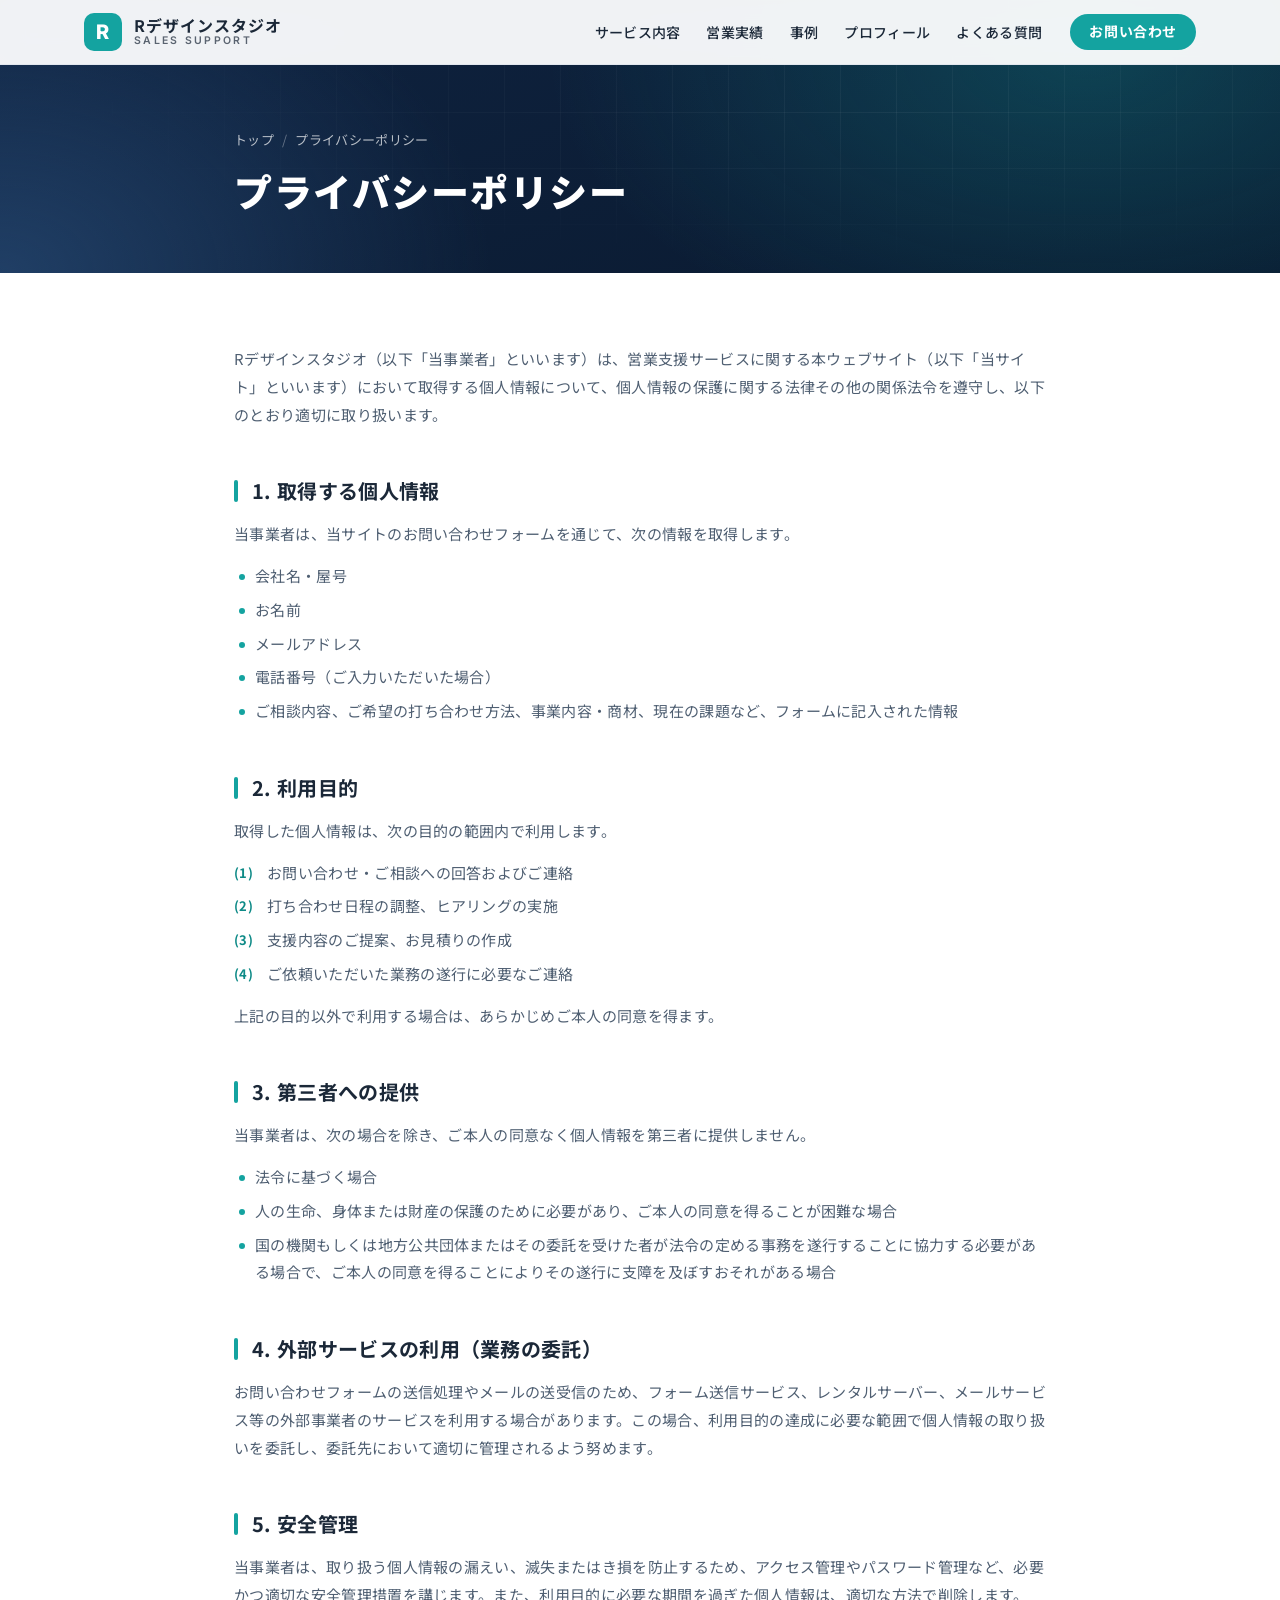
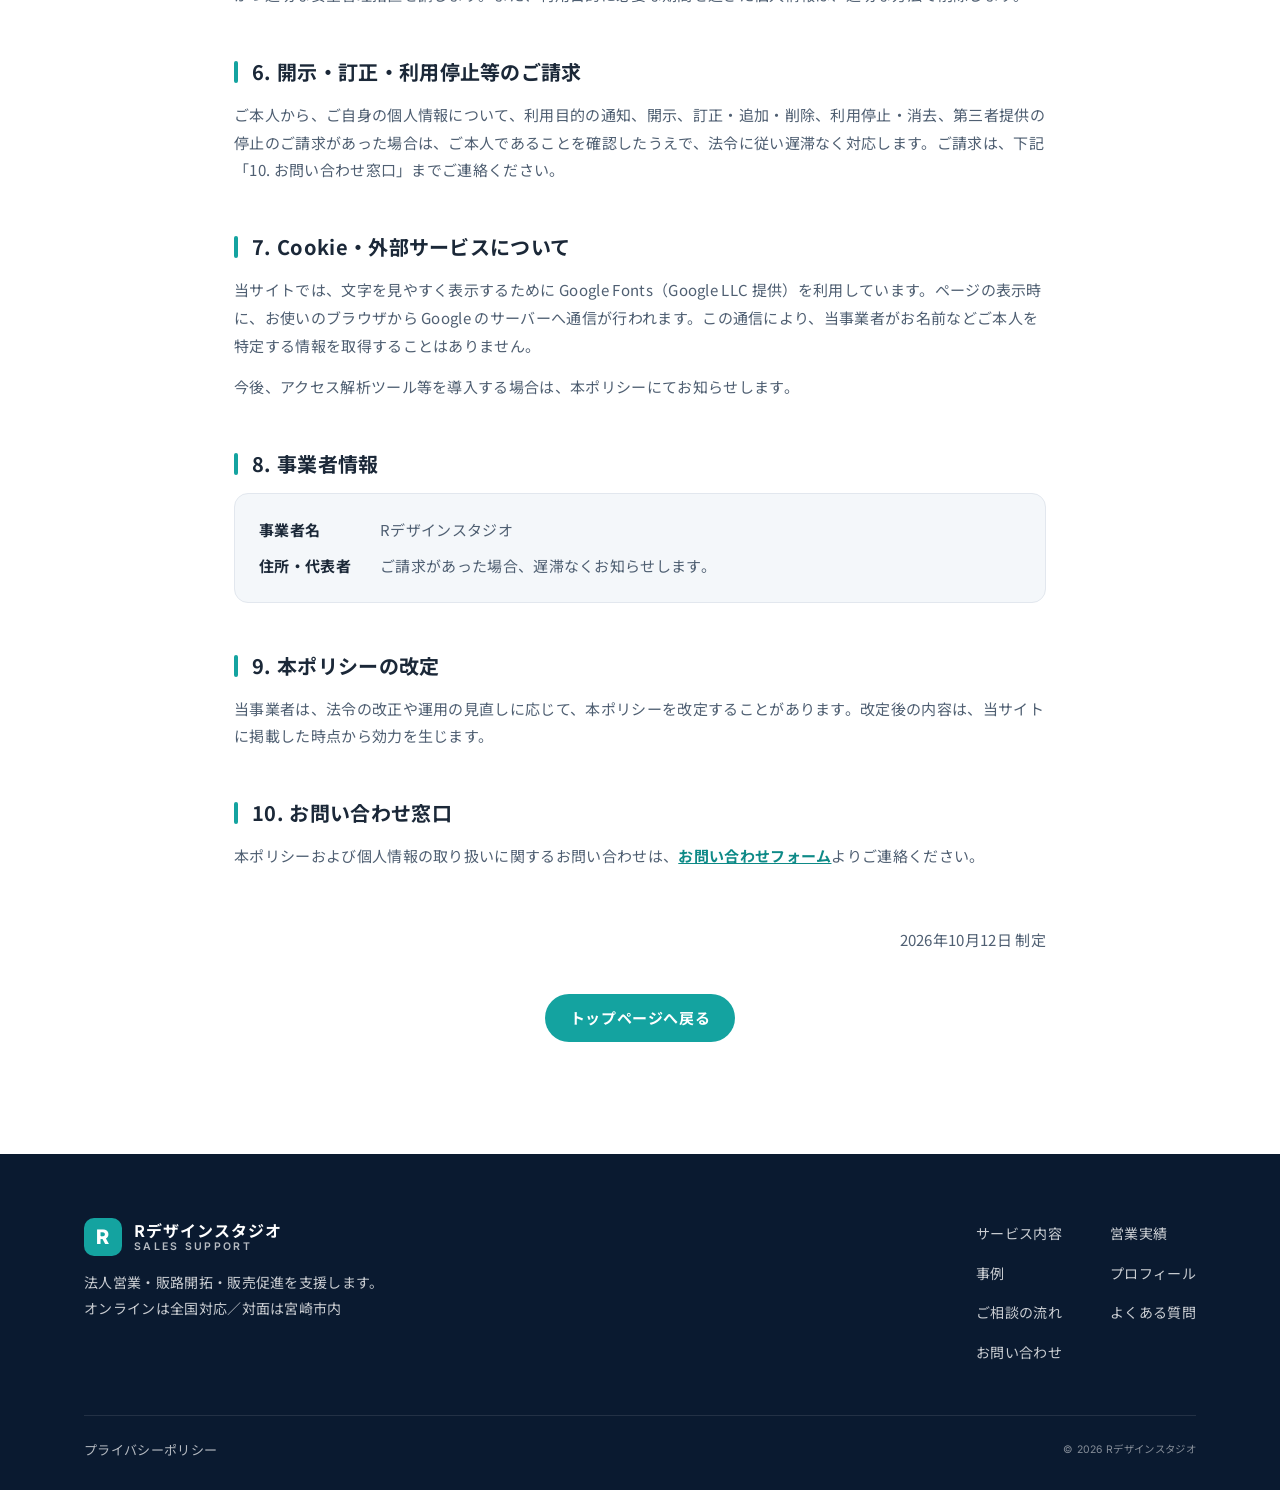
==== commit 1e67575b: "プライバシーポリシーの制定日を2026年10月12日に設定 Co-Authored-By: Claude Opus 5.5 <noreply@anthropic.com> Claude-Session" ====
--- a/privacy.html
+++ b/privacy.html
@@ -139,7 +139,7 @@
           <p>本ポリシーおよび個人情報の取り扱いに関するお問い合わせは、<a href="index.html#contact">お問い合わせフォーム</a>よりご連絡ください。</p>
         </section>
 
-        <p class="policy-date">2026年10月11日 制定</p>
+        <p class="policy-date">2026年10月12日 制定</p>
 
         <div class="policy-back">
           <a class="btn btn-primary" href="index.html">トップページへ戻る</a>
